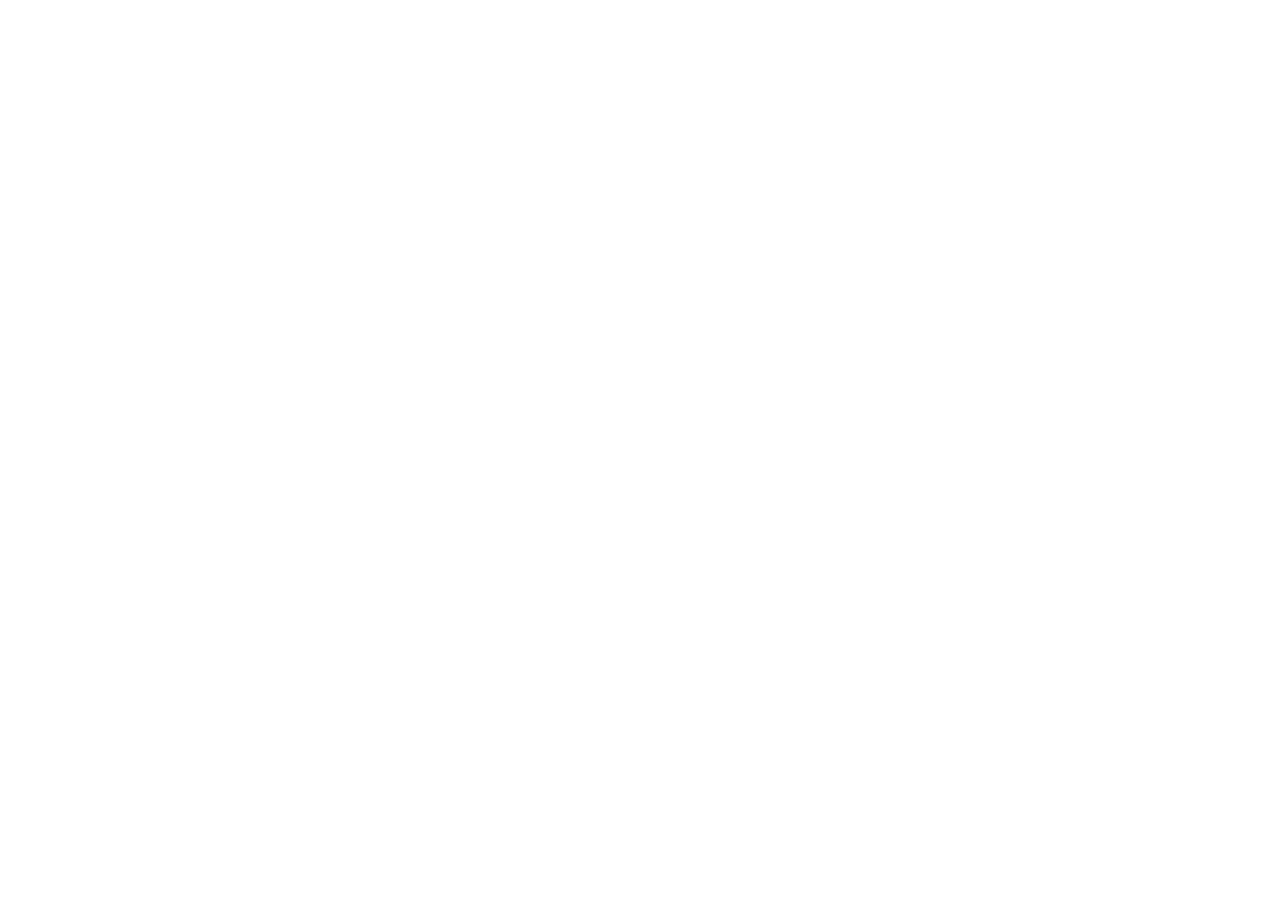
==== index.html @ 88487002 "Add GitHub Pages workflow and index.html Deploys the site to GitHub Pages on every push to this bran" ====
<!DOCTYPE html>
<html lang="en">
<head>
<meta charset="UTF-8" />
<meta name="viewport" content="width=device-width, initial-scale=1.0" />
<title>Moira Deeming MP — Desktop</title>
<link rel="preconnect" href="https://fonts.googleapis.com" />
<link rel="preconnect" href="https://fonts.gstatic.com" crossorigin />
<link rel="stylesheet" href="https://fonts.googleapis.com/css2?family=Anton&family=Inter:wght@400;500;600;700;800&family=Oswald:wght@500;600;700&family=JetBrains+Mono:wght@400;500&display=swap" />
<link rel="stylesheet" href="styles.css" />
<link rel="stylesheet" href="desktop.css" />
</head>
<body style="background:#fff;">
<div id="root"></div>

<script src="https://unpkg.com/react@18.3.1/umd/react.development.js" integrity="sha384-hD6/rw4ppMLGNu3tX5cjIb+uRZ7UkRJ6BPkLpg4hAu/6onKUg4lLsHAs9EBPT82L" crossorigin="anonymous"></script>
<script src="https://unpkg.com/react-dom@18.3.1/umd/react-dom.development.js" integrity="sha384-u6aeetuaXnQ38mYT8rp6sbXaQe3NL9t+IBXmnYxwkUI2Hw4bsp2Wvmx4yRQF1uAm" crossorigin="anonymous"></script>
<script src="https://unpkg.com/@babel/standalone@7.29.0/babel.min.js" integrity="sha384-m08KidiNqLdpJqLq95G/LEi8Qvjl/xUYll3QILypMoQ65QorJ9Lvtp2RXYGBFj1y" crossorigin="anonymous"></script>

<script type="text/babel" src="tweaks-panel.jsx"></script>
<script type="text/babel" src="content.jsx"></script>
<script type="text/babel" src="shared.jsx"></script>
<script type="text/babel" src="petition.jsx"></script>
<script type="text/babel" src="desktop.jsx"></script>
<script type="text/babel" src="desktop-app.jsx"></script>
</body>
</html>
---- styles.css ----
/* Moira Deeming MP — campaign site styles */

:root {
  --purple: #6B2D8B;
  --purple-deep: #3D1952;
  --purple-darkest: #2A0F3A;
  --purple-accent: #9B59B6;
  --purple-faint: #F3EBF9;
  --gold: #FFD700;
  --gold-dark: #E6C200;
  --white: #FFFFFF;
  --charcoal: #1A1A2E;
  --grey: #6B7280;
  --grey-light: #E5E7EB;
}

* { box-sizing: border-box; -webkit-tap-highlight-color: transparent; }

body {
  margin: 0;
  background: #1f1f24;
  font-family: 'Inter', -apple-system, system-ui, sans-serif;
  -webkit-font-smoothing: antialiased;
  text-rendering: optimizeLegibility;
}

.app-root {
  min-height: 100vh;
  display: flex;
  align-items: center;
  justify-content: center;
  padding: 32px 16px;
  background:
    radial-gradient(circle at 20% 0%, rgba(107,45,139,0.18), transparent 50%),
    radial-gradient(circle at 80% 100%, rgba(255,215,0,0.06), transparent 50%),
    #15151a;
}

/* ─────────── Inside-phone scroll container ─────────── */
.phone-scroll {
  height: 100%;
  overflow-y: auto;
  overflow-x: hidden;
  background: #fff;
  position: relative;
  scroll-behavior: smooth;
}
.phone-scroll::-webkit-scrollbar { width: 0; }

/* ─────────── Typography ─────────── */
.font-display {
  font-family: 'Anton', Impact, sans-serif;
  font-weight: 400;
  letter-spacing: 0.01em;
  text-transform: uppercase;
  line-height: 0.92;
}
.font-display-oswald {
  font-family: 'Oswald', Impact, sans-serif;
  font-weight: 700;
  letter-spacing: 0.005em;
  text-transform: uppercase;
  line-height: 0.95;
}
.font-tagline {
  font-family: Georgia, 'Times New Roman', serif;
  font-style: italic;
}
.gold-word { color: var(--gold); }

/* ─────────── App nav (top of phone, under status bar) ─────────── */
.app-nav {
  position: sticky;
  top: 0;
  z-index: 30;
  background: var(--purple-darkest);
  color: #fff;
  padding: 50px 16px 10px;
  display: flex;
  align-items: center;
  justify-content: space-between;
  border-bottom: 1px solid rgba(255,255,255,0.08);
}
.app-nav-brand {
  display: flex;
  align-items: center;
  gap: 10px;
}
.brand-mark {
  width: 30px; height: 30px;
  border-radius: 6px;
  background: linear-gradient(135deg, var(--purple-accent), var(--purple));
  display: flex; align-items: center; justify-content: center;
  font-family: 'Anton', sans-serif;
  color: #fff; font-size: 18px;
  border: 1.5px solid var(--gold);
}
.brand-name {
  font-family: 'Anton', sans-serif;
  font-size: 16px;
  letter-spacing: 0.04em;
  text-transform: uppercase;
}
.brand-name small {
  display: block;
  font-family: 'Inter', sans-serif;
  font-size: 9px;
  font-weight: 500;
  letter-spacing: 0.16em;
  color: var(--gold);
  margin-top: 1px;
}

.nav-actions { display: flex; gap: 6px; align-items: center; }
.nav-icon-btn {
  width: 36px; height: 36px; border-radius: 999px;
  background: rgba(255,255,255,0.08);
  border: 1px solid rgba(255,255,255,0.1);
  display: flex; align-items: center; justify-content: center;
  color: #fff;
}
.nav-donate-btn {
  background: var(--gold);
  color: var(--purple-darkest);
  font-family: 'Inter', sans-serif;
  font-weight: 700;
  font-size: 12px;
  letter-spacing: 0.04em;
  padding: 8px 12px;
  border-radius: 999px;
  border: none;
}

/* ─────────── Drawer menu ─────────── */
.drawer-backdrop {
  position: absolute; inset: 0;
  background: rgba(0,0,0,0.45);
  z-index: 100;
  opacity: 0; pointer-events: none;
  transition: opacity 0.25s;
}
.drawer-backdrop.open { opacity: 1; pointer-events: auto; }
.drawer {
  position: absolute;
  top: 0; right: 0; bottom: 0;
  width: 84%;
  background: var(--purple-darkest);
  z-index: 101;
  transform: translateX(100%);
  transition: transform 0.3s cubic-bezier(.2,.8,.2,1);
  color: #fff;
  padding: 60px 20px 30px;
  display: flex; flex-direction: column;
  overflow-y: auto;
}
.drawer.open { transform: translateX(0); }
.drawer-section-label {
  font-size: 10px;
  letter-spacing: 0.18em;
  color: var(--gold);
  text-transform: uppercase;
  margin: 18px 0 10px;
  font-weight: 700;
}
.drawer-link {
  display: flex; align-items: center; justify-content: space-between;
  padding: 14px 4px;
  border-bottom: 1px solid rgba(255,255,255,0.08);
  font-family: 'Anton', sans-serif;
  font-size: 22px;
  letter-spacing: 0.02em;
  color: #fff;
  text-transform: uppercase;
  background: transparent;
  border-left: none; border-right: none; border-top: none;
  width: 100%;
  text-align: left;
}
.drawer-sublink {
  padding: 11px 14px;
  font-family: 'Inter', sans-serif;
  font-size: 14px;
  font-weight: 500;
  color: rgba(255,255,255,0.85);
  border-radius: 8px;
  background: rgba(255,255,255,0.04);
  margin-bottom: 6px;
  display: block;
  border: none;
  width: 100%;
  text-align: left;
}
.drawer-tagline {
  font-family: Georgia, serif;
  font-style: italic;
  color: var(--gold);
  font-size: 14px;
  margin-top: auto;
  padding-top: 24px;
  border-top: 1px solid rgba(255,255,255,0.1);
}

/* ─────────── Hero ─────────── */
.hero {
  position: relative;
  padding: 28px 18px 36px;
  color: #fff;
  overflow: hidden;
  isolation: isolate;
}
.hero.dark {
  background:
    radial-gradient(ellipse at 30% 0%, rgba(155,89,182,0.45), transparent 60%),
    radial-gradient(ellipse at 100% 100%, rgba(255,215,0,0.1), transparent 50%),
    linear-gradient(170deg, var(--purple-darkest), var(--purple-deep) 60%, var(--purple) 110%);
}
.hero.bright {
  background:
    radial-gradient(ellipse at 70% 20%, rgba(255,215,0,0.25), transparent 55%),
    linear-gradient(170deg, var(--purple), var(--purple-deep));
}
.hero-portrait {
  height: 200px;
  border-radius: 16px;
  margin-bottom: 18px;
  position: relative;
  overflow: hidden;
  background:
    radial-gradient(circle at 60% 30%, rgba(255,215,0,0.22), transparent 50%),
    linear-gradient(135deg, var(--purple-accent), var(--purple-deep) 70%, var(--purple-darkest));
  border: 1px solid rgba(255,255,255,0.12);
  display: flex; align-items: flex-end; padding: 14px;
}
.hero-portrait::after {
  content: 'MOIRA PORTRAIT — arms-out';
  font-family: 'JetBrains Mono', 'SF Mono', monospace;
  font-size: 9px;
  letter-spacing: 0.18em;
  color: rgba(255,255,255,0.55);
  text-transform: uppercase;
}
.hero-badge {
  display: inline-block;
  font-family: 'Inter', sans-serif;
  font-size: 10px;
  font-weight: 700;
  letter-spacing: 0.16em;
  text-transform: uppercase;
  padding: 6px 11px;
  border-radius: 999px;
  background: rgba(255,215,0,0.15);
  border: 1px solid rgba(255,215,0,0.5);
  color: var(--gold);
  margin-bottom: 12px;
}
.hero h1 {
  margin: 0 0 14px;
  font-size: 42px;
  text-wrap: balance;
}
.hero p.sub {
  margin: 0 0 20px;
  font-size: 15px;
  font-weight: 400;
  line-height: 1.45;
  color: rgba(255,255,255,0.86);
  text-wrap: pretty;
}
.hero-ctas { display: flex; flex-direction: column; gap: 10px; }

/* ─────────── Buttons ─────────── */
.btn {
  display: inline-flex; align-items: center; justify-content: center;
  gap: 8px;
  font-family: 'Inter', sans-serif;
  font-weight: 700;
  font-size: 15px;
  letter-spacing: 0.02em;
  padding: 14px 18px;
  border-radius: 10px;
  border: none;
  cursor: pointer;
  transition: transform 0.12s, box-shadow 0.12s, background 0.12s;
  min-height: 48px;
  text-decoration: none;
}
.btn:active { transform: translateY(1px); }
.btn-primary { background: var(--gold); color: var(--purple-darkest); }
.btn-primary:hover { background: var(--gold-dark); }
.btn-purple {
  background: var(--purple);
  color: #fff;
  box-shadow: 0 4px 14px rgba(107,45,139,0.35);
}
.btn-purple:hover { background: var(--purple-deep); }
.btn-outline-white {
  background: transparent;
  color: #fff;
  border: 1.5px solid rgba(255,255,255,0.6);
}
.btn-outline-purple {
  background: transparent;
  color: var(--purple);
  border: 1.5px solid var(--purple);
}
.btn-block { width: 100%; }
.btn-sm { padding: 10px 14px; font-size: 13px; min-height: 0; }

/* ─────────── Social proof bar ─────────── */
.proof-bar {
  background: var(--purple-darkest);
  color: #fff;
  padding: 18px;
  text-align: center;
  display: flex; flex-direction: column; align-items: center; gap: 4px;
  border-bottom: 2px solid var(--gold);
}
.proof-bar .num {
  font-family: 'Anton', sans-serif;
  font-size: 32px;
  color: var(--gold);
  letter-spacing: 0.04em;
  font-variant-numeric: tabular-nums;
}
.proof-bar .label {
  font-size: 12px;
  letter-spacing: 0.14em;
  text-transform: uppercase;
  color: rgba(255,255,255,0.78);
}
.proof-bar .pulse {
  display: inline-block;
  width: 8px; height: 8px; border-radius: 50%;
  background: var(--gold); margin-right: 6px;
  animation: pulse 1.6s ease-out infinite;
  vertical-align: middle;
}
@keyframes pulse {
  0% { box-shadow: 0 0 0 0 rgba(255,215,0,0.6); }
  100% { box-shadow: 0 0 0 12px rgba(255,215,0,0); }
}

/* ─────────── Section base ─────────── */
.section { padding: 36px 18px; }
.section-light { background: #fff; color: var(--charcoal); }
.section-faint { background: var(--purple-faint); color: var(--charcoal); }
.section-dark {
  background:
    radial-gradient(ellipse at 30% 0%, rgba(155,89,182,0.18), transparent 60%),
    linear-gradient(180deg, var(--charcoal), #0d0d18);
  color: #fff;
}
.section-purple {
  background: linear-gradient(165deg, var(--purple), var(--purple-deep));
  color: #fff;
}

.section-eyebrow {
  font-family: 'Inter', sans-serif;
  font-size: 11px;
  font-weight: 700;
  letter-spacing: 0.18em;
  text-transform: uppercase;
  color: var(--gold);
  margin-bottom: 8px;
}
.section-title {
  font-size: 32px;
  margin: 0 0 12px;
  text-wrap: balance;
}
.section-sub {
  font-size: 14px;
  line-height: 1.55;
  color: inherit;
  opacity: 0.85;
  margin: 0 0 22px;
}

/* ─────────── Pillar cards ─────────── */
.pillars { display: flex; flex-direction: column; gap: 14px; }
.pillar-card {
  position: relative;
  border-radius: 16px;
  overflow: hidden;
  border: 1px solid rgba(0,0,0,0.06);
  background: #fff;
  box-shadow: 0 6px 18px rgba(42,15,58,0.07);
  transition: transform 0.15s, box-shadow 0.15s;
  cursor: pointer;
}
.pillar-card:hover {
  transform: translateY(-2px);
  box-shadow: 0 10px 24px rgba(42,15,58,0.13);
}
.pillar-img {
  height: 130px;
  position: relative;
  overflow: hidden;
}
.pillar-img.vni { background: linear-gradient(135deg, #2A0F3A, #6B2D8B 60%, #9B59B6); }
.pillar-img.cuv { background: linear-gradient(135deg, #1A1A2E, #3D1952 60%, #6B2D8B); }
.pillar-img.trans { background: linear-gradient(135deg, #6B2D8B, #2A0F3A 70%, #1A1A2E); }
.pillar-img::after {
  position: absolute; left: 12px; bottom: 8px;
  font-family: 'JetBrains Mono', monospace;
  font-size: 8.5px;
  letter-spacing: 0.16em;
  color: rgba(255,255,255,0.55);
  text-transform: uppercase;
}
.pillar-img.vni::after { content: 'TRANSMISSION TOWERS'; }
.pillar-img.cuv::after { content: 'COMMUNITY SAFETY'; }
.pillar-img.trans::after { content: 'STATE PARLIAMENT'; }

.pillar-tag {
  position: absolute;
  top: 12px; left: 12px;
  font-family: 'Inter', sans-serif;
  font-size: 10px;
  font-weight: 700;
  letter-spacing: 0.14em;
  text-transform: uppercase;
  color: var(--purple-darkest);
  background: var(--gold);
  padding: 5px 9px;
  border-radius: 4px;
}
.pillar-body { padding: 16px; }
.pillar-body h3 {
  margin: 0 0 6px;
  font-family: 'Anton', sans-serif;
  font-size: 24px;
  letter-spacing: 0.01em;
  text-transform: uppercase;
  line-height: 1;
  color: var(--purple-deep);
}
.pillar-body p {
  margin: 0 0 14px;
  font-size: 13.5px;
  color: var(--grey);
  line-height: 1.5;
}
.pillar-cta {
  display: flex; align-items: center; gap: 6px;
  color: var(--purple);
  font-weight: 700;
  font-size: 13px;
  letter-spacing: 0.04em;
  text-transform: uppercase;
}
.pillar-card.featured .pillar-cta { color: var(--gold-dark); }

/* ─────────── About teaser ─────────── */
.about-teaser {
  display: flex;
  flex-direction: column;
  gap: 14px;
  padding: 32px 18px;
  background: var(--purple-faint);
  border-radius: 0;
}
.about-teaser-img {
  width: 100%; height: 220px;
  border-radius: 14px;
  background: linear-gradient(135deg, var(--purple-accent), var(--purple-deep));
  display: flex; align-items: flex-end; padding: 12px;
  position: relative;
}
.about-teaser-img::after {
  content: 'MOIRA — seated portrait';
  font-family: 'JetBrains Mono', monospace;
  font-size: 9px;
  letter-spacing: 0.18em;
  color: rgba(255,255,255,0.6);
  text-transform: uppercase;
}
.about-teaser h3 {
  font-family: 'Anton', sans-serif;
  font-size: 28px;
  margin: 0;
  text-transform: uppercase;
  color: var(--purple-deep);
}
.about-teaser p {
  font-size: 14px;
  line-height: 1.55;
  color: var(--charcoal);
  margin: 0;
}
.signature {
  font-family: Georgia, serif;
  font-style: italic;
  font-size: 16px;
  color: var(--purple-deep);
  margin-top: 4px;
}

/* ─────────── News cards ─────────── */
.news-grid { display: flex; flex-direction: column; gap: 12px; }
.news-card {
  background: #fff;
  border: 1px solid rgba(0,0,0,0.07);
  border-radius: 12px;
  overflow: hidden;
  box-shadow: 0 2px 6px rgba(0,0,0,0.04);
}
.news-thumb {
  height: 110px;
  background: linear-gradient(135deg, var(--purple-faint), #fff 60%, var(--purple-faint));
  position: relative;
  border-bottom: 1px solid rgba(107,45,139,0.1);
}
.news-thumb.media { background: linear-gradient(135deg, var(--purple-accent), var(--purple-deep)); }
.news-body { padding: 14px; }
.news-meta {
  display: flex; align-items: center; gap: 8px;
  font-size: 10.5px;
  letter-spacing: 0.16em;
  text-transform: uppercase;
  font-weight: 700;
  color: var(--purple);
  margin-bottom: 6px;
}
.news-meta .dot { width: 3px; height: 3px; border-radius: 50%; background: currentColor; opacity: 0.4; }
.news-card h4 {
  margin: 0 0 6px;
  font-family: 'Inter', sans-serif;
  font-size: 16px;
  font-weight: 700;
  color: var(--charcoal);
  line-height: 1.25;
}
.news-card p {
  margin: 0;
  font-size: 13px;
  color: var(--grey);
  line-height: 1.5;
}

/* ─────────── Email banner ─────────── */
.email-banner {
  background: var(--purple-darkest);
  color: #fff;
  padding: 32px 18px;
  text-align: center;
}
.email-banner h3 {
  font-family: 'Anton', sans-serif;
  font-size: 30px;
  margin: 0 0 8px;
  text-transform: uppercase;
}
.email-banner p { margin: 0 0 18px; font-size: 13px; opacity: 0.8; }
.email-form {
  display: flex; flex-direction: column; gap: 8px;
}
.email-form input {
  padding: 14px;
  border-radius: 10px;
  border: 1.5px solid rgba(255,255,255,0.2);
  background: rgba(255,255,255,0.06);
  color: #fff;
  font-family: 'Inter', sans-serif;
  font-size: 15px;
  outline: none;
}
.email-form input::placeholder { color: rgba(255,255,255,0.5); }
.email-form input:focus { border-color: var(--gold); background: rgba(255,255,255,0.1); }

/* ─────────── Donate strip ─────────── */
.donate-strip {
  background:
    radial-gradient(circle at 90% 10%, rgba(255,215,0,0.18), transparent 50%),
    linear-gradient(140deg, var(--purple-deep), var(--purple-darkest));
  color: #fff;
  padding: 36px 18px;
  text-align: center;
}
.donate-strip h3 {
  font-family: 'Anton', sans-serif;
  font-size: 36px;
  margin: 0 0 10px;
  text-transform: uppercase;
}
.donate-strip p { margin: 0 0 18px; font-size: 14px; opacity: 0.86; line-height: 1.5; }

/* ─────────── Footer ─────────── */
.footer {
  background: #0d0814;
  color: rgba(255,255,255,0.7);
  padding: 28px 18px 96px;
  font-size: 12px;
  line-height: 1.6;
}
.footer .tagline-block {
  font-family: Georgia, serif;
  font-style: italic;
  color: var(--gold);
  font-size: 15px;
  margin-bottom: 18px;
  border-left: 2px solid var(--gold);
  padding-left: 12px;
}
.footer .socials {
  display: flex; gap: 8px; margin: 12px 0 18px;
}
.footer .social {
  width: 36px; height: 36px; border-radius: 999px;
  background: rgba(255,255,255,0.06);
  border: 1px solid rgba(255,255,255,0.1);
  display: flex; align-items: center; justify-content: center;
  color: #fff;
}
.footer .vec {
  font-size: 10.5px;
  font-style: italic;
  color: rgba(255,255,255,0.5);
  border-top: 1px solid rgba(255,255,255,0.08);
  padding-top: 12px;
  margin-top: 18px;
  line-height: 1.5;
}
.footer .footer-links {
  display: flex; flex-wrap: wrap; gap: 10px 14px;
  margin-bottom: 14px;
}
.footer .footer-links a {
  color: rgba(255,255,255,0.7);
  text-decoration: none;
  font-weight: 500;
}

/* ─────────── Two-column / stats / problem ─────────── */
.stats-grid {
  display: grid;
  grid-template-columns: 1fr 1fr;
  gap: 10px;
  margin: 18px 0 26px;
}
.stat-card {
  background: rgba(255,255,255,0.05);
  border: 1px solid rgba(255,255,255,0.1);
  border-radius: 12px;
  padding: 14px;
}
.section-light .stat-card,
.section-faint .stat-card {
  background: #fff;
  border-color: rgba(107,45,139,0.15);
  box-shadow: 0 2px 8px rgba(42,15,58,0.05);
}
.stat-card .num {
  font-family: 'Anton', sans-serif;
  font-size: 30px;
  color: var(--gold);
  letter-spacing: 0.02em;
  line-height: 1;
}
.section-faint .stat-card .num { color: var(--purple); }
.stat-card .lbl {
  font-size: 11px;
  font-weight: 700;
  letter-spacing: 0.1em;
  text-transform: uppercase;
  margin-top: 6px;
  color: inherit;
  opacity: 0.86;
}

.problem-cards { display: flex; flex-direction: column; gap: 12px; }
.problem-card {
  background: rgba(255,255,255,0.04);
  border-left: 3px solid var(--gold);
  padding: 16px;
  border-radius: 0 12px 12px 0;
}
.problem-card .big {
  font-family: 'Anton', sans-serif;
  font-size: 28px;
  letter-spacing: 0.02em;
  color: var(--gold);
  text-transform: uppercase;
}
.problem-card .ttl {
  font-weight: 700;
  font-size: 15px;
  margin: 4px 0 6px;
  color: #fff;
}
.problem-card .desc { font-size: 13px; opacity: 0.8; line-height: 1.5; }

/* ─────────── Plan checklist ─────────── */
.plan-list { list-style: none; padding: 0; margin: 0 0 22px; display: flex; flex-direction: column; gap: 10px; }
.plan-list li {
  display: flex; gap: 10px;
  font-size: 14px;
  line-height: 1.45;
  color: var(--charcoal);
}
.plan-tick {
  flex-shrink: 0;
  width: 22px; height: 22px;
  border-radius: 999px;
  background: var(--purple);
  color: var(--gold);
  display: flex; align-items: center; justify-content: center;
  font-weight: 700;
  font-size: 13px;
  margin-top: 1px;
}

/* ─────────── Petition form ─────────── */
.petition-card {
  background: #fff;
  border: 2px solid var(--purple);
  border-radius: 16px;
  padding: 20px 16px 18px;
  position: relative;
  overflow: hidden;
  box-shadow: 0 12px 30px rgba(42,15,58,0.12);
}
.petition-card::before {
  content: '';
  position: absolute; top: 0; left: 0; right: 0; height: 4px;
  background: linear-gradient(90deg, var(--purple), var(--gold));
}
.petition-card h3 {
  font-family: 'Anton', sans-serif;
  font-size: 26px;
  margin: 0 0 6px;
  text-transform: uppercase;
  color: var(--purple-deep);
  letter-spacing: 0.01em;
}
.petition-card .lead {
  margin: 0 0 16px;
  font-size: 13px;
  color: var(--grey);
  line-height: 1.5;
}
.field { display: flex; flex-direction: column; gap: 5px; margin-bottom: 12px; }
.field label {
  font-size: 11px;
  letter-spacing: 0.1em;
  text-transform: uppercase;
  color: var(--purple-deep);
  font-weight: 700;
}
.field label .req { color: #c0392b; margin-left: 2px; }
.field input {
  height: 48px;
  padding: 0 14px;
  border: 1.5px solid var(--grey-light);
  border-radius: 10px;
  font-family: 'Inter', sans-serif;
  font-size: 15px;
  outline: none;
  transition: border-color 0.15s;
  background: #fff;
}
.field input:focus { border-color: var(--purple); }
.field input.error { border-color: #c0392b; background: #fef0ef; }
.field .err {
  font-size: 11.5px;
  color: #c0392b;
  font-weight: 500;
}
.checkbox-row {
  display: flex; gap: 10px;
  align-items: flex-start;
  font-size: 12px;
  color: var(--charcoal);
  line-height: 1.45;
  margin: 4px 0 14px;
}
.checkbox-row input { margin-top: 2px; accent-color: var(--purple); }
.signature-counter {
  text-align: center;
  margin-top: 10px;
  font-size: 12px;
  color: var(--grey);
}
.signature-counter b {
  color: var(--purple);
  font-family: 'Anton', sans-serif;
  font-size: 16px;
  letter-spacing: 0.04em;
  font-variant-numeric: tabular-nums;
}

/* Thank-you state */
.thanks {
  text-align: center;
  padding: 8px 4px 4px;
}
.thanks-tick {
  width: 64px; height: 64px;
  border-radius: 999px;
  background: linear-gradient(135deg, #38c172, #1f9d55);
  margin: 0 auto 14px;
  display: flex; align-items: center; justify-content: center;
  color: #fff;
  font-size: 32px;
  box-shadow: 0 6px 20px rgba(31,157,85,0.3);
  animation: pop 0.4s cubic-bezier(.5,1.5,.5,1);
}
@keyframes pop {
  0% { transform: scale(0); }
  100% { transform: scale(1); }
}
.thanks h3 {
  font-family: 'Anton', sans-serif;
  font-size: 28px;
  margin: 0 0 8px;
  color: var(--purple-deep);
}
.thanks p { font-size: 13.5px; color: var(--charcoal); line-height: 1.5; margin: 0 0 16px; }
.share-row {
  display: flex; gap: 8px;
  margin-top: 12px;
}
.share-btn {
  flex: 1;
  height: 40px;
  border-radius: 10px;
  background: var(--purple-faint);
  color: var(--purple);
  font-weight: 700;
  font-size: 12px;
  letter-spacing: 0.04em;
  text-transform: uppercase;
  border: none;
  display: flex; align-items: center; justify-content: center; gap: 6px;
}

/* ─────────── Donate slider ─────────── */
.donate-card {
  background: #fff;
  border-radius: 16px;
  padding: 20px;
  color: var(--charcoal);
  box-shadow: 0 12px 30px rgba(42,15,58,0.18);
}
.amount-row {
  display: grid;
  grid-template-columns: repeat(4, 1fr);
  gap: 6px;
  margin: 0 0 14px;
}
.amt-btn {
  height: 48px;
  border-radius: 10px;
  border: 1.5px solid var(--grey-light);
  background: #fff;
  font-family: 'Inter', sans-serif;
  font-weight: 700;
  font-size: 14px;
  color: var(--purple-deep);
  position: relative;
  cursor: pointer;
  transition: all 0.12s;
}
.amt-btn.active {
  border-color: var(--purple);
  background: var(--purple-faint);
  color: var(--purple-deep);
}
.amt-btn .pop {
  position: absolute;
  top: -8px; left: 50%; transform: translateX(-50%);
  background: var(--gold);
  color: var(--purple-darkest);
  font-size: 8.5px;
  font-weight: 800;
  letter-spacing: 0.12em;
  padding: 2px 6px;
  border-radius: 4px;
}
.custom-amt {
  display: flex; align-items: center;
  border: 1.5px solid var(--grey-light);
  border-radius: 10px;
  padding: 0 14px;
  height: 48px;
  margin-bottom: 14px;
}
.custom-amt span { font-weight: 700; color: var(--purple); }
.custom-amt input {
  flex: 1;
  border: none;
  outline: none;
  font-family: 'Inter', sans-serif;
  font-size: 16px;
  font-weight: 700;
  padding: 0 8px;
}
.monthly-toggle {
  display: flex;
  align-items: center;
  justify-content: space-between;
  background: var(--purple-faint);
  border-radius: 10px;
  padding: 12px 14px;
  margin-bottom: 14px;
  font-size: 13.5px;
  font-weight: 600;
  color: var(--purple-deep);
}
.toggle-switch {
  width: 44px; height: 26px;
  background: rgba(0,0,0,0.18);
  border-radius: 999px;
  position: relative;
  border: none;
  transition: background 0.18s;
  cursor: pointer;
  flex-shrink: 0;
}
.toggle-switch.on { background: var(--purple); }
.toggle-switch::after {
  content: ''; position: absolute;
  top: 2px; left: 2px;
  width: 22px; height: 22px;
  border-radius: 999px;
  background: #fff;
  transition: transform 0.18s;
  box-shadow: 0 1px 3px rgba(0,0,0,0.2);
}
.toggle-switch.on::after { transform: translateX(18px); }

.impact-list { margin: 0; padding: 0; list-style: none; display: flex; flex-direction: column; gap: 8px; }
.impact-row {
  display: flex; align-items: center; gap: 10px;
  padding: 10px 12px;
  background: rgba(255,255,255,0.06);
  border-radius: 10px;
  font-size: 13px;
  color: rgba(255,255,255,0.92);
  border-left: 3px solid var(--gold);
}
.section-light .impact-row, .section-faint .impact-row {
  background: #fff;
  color: var(--charcoal);
  border: 1px solid rgba(107,45,139,0.12);
  border-left: 3px solid var(--gold);
}
.impact-row b {
  color: var(--gold);
  font-family: 'Anton', sans-serif;
  font-size: 18px;
  letter-spacing: 0.02em;
  margin-right: 4px;
}
.section-light .impact-row b, .section-faint .impact-row b { color: var(--purple); }

/* ─────────── Sticky mobile CTA bar ─────────── */
.sticky-cta {
  position: absolute;
  left: 0; right: 0; bottom: 34px;
  z-index: 35;
  background: var(--purple-deep);
  padding: 10px 14px 12px;
  display: flex; gap: 8px;
  border-top: 1px solid rgba(255,255,255,0.1);
  transform: translateY(120%);
  transition: transform 0.3s cubic-bezier(.2,.8,.2,1);
  box-shadow: 0 -6px 20px rgba(0,0,0,0.2);
}
.sticky-cta.visible { transform: translateY(0); }
.sticky-cta .btn { flex: 1; padding: 12px 12px; min-height: 44px; }

/* ─────────── Exit intent popup ─────────── */
.exit-backdrop {
  position: absolute; inset: 0;
  background: rgba(10,5,20,0.7);
  backdrop-filter: blur(4px);
  z-index: 200;
  display: flex; align-items: center; justify-content: center;
  padding: 20px;
  opacity: 0; pointer-events: none;
  transition: opacity 0.25s;
}
.exit-backdrop.open { opacity: 1; pointer-events: auto; }
.exit-modal {
  background: #fff;
  border-radius: 18px;
  padding: 24px 20px;
  width: 100%;
  max-width: 340px;
  position: relative;
  text-align: center;
  border-top: 6px solid var(--gold);
  transform: scale(0.92);
  transition: transform 0.3s cubic-bezier(.5,1.5,.5,1);
}
.exit-backdrop.open .exit-modal { transform: scale(1); }
.exit-close {
  position: absolute; top: 10px; right: 10px;
  width: 30px; height: 30px;
  background: rgba(0,0,0,0.06);
  border: none; border-radius: 999px;
  font-size: 16px;
  color: var(--charcoal);
}
.exit-modal h3 {
  font-family: 'Anton', sans-serif;
  font-size: 28px;
  margin: 6px 0 8px;
  color: var(--purple-deep);
}
.exit-modal p {
  font-size: 13.5px;
  color: var(--grey);
  margin: 0 0 16px;
  line-height: 1.5;
}
.exit-modal .field input { font-size: 14px; }

/* ─────────── Insta grid ─────────── */
.insta-grid {
  display: grid;
  grid-template-columns: repeat(3, 1fr);
  gap: 4px;
  margin-bottom: 14px;
}
.insta-cell {
  aspect-ratio: 1;
  background: linear-gradient(135deg, var(--purple), var(--purple-deep));
  border-radius: 4px;
  position: relative;
  overflow: hidden;
}
.insta-cell:nth-child(2n) { background: linear-gradient(135deg, var(--purple-accent), var(--purple)); }
.insta-cell:nth-child(3n) { background: linear-gradient(135deg, var(--purple-deep), #1A1A2E); }
.insta-cell:nth-child(5n) { background: linear-gradient(135deg, var(--gold) 0%, var(--purple) 60%); }
.insta-cell .ig {
  position: absolute; top: 6px; right: 6px;
  width: 14px; height: 14px;
  color: rgba(255,255,255,0.7);
}

/* ─────────── About page list ─────────── */
.value-list { display: flex; flex-direction: column; gap: 12px; }
.value-card {
  background: #fff;
  border-left: 3px solid var(--gold);
  padding: 14px 16px;
  border-radius: 0 10px 10px 0;
  box-shadow: 0 2px 6px rgba(0,0,0,0.04);
}
.value-card h4 {
  font-family: 'Anton', sans-serif;
  font-size: 18px;
  letter-spacing: 0.02em;
  text-transform: uppercase;
  margin: 0 0 4px;
  color: var(--purple-deep);
}
.value-card p { margin: 0; font-size: 13px; color: var(--grey); line-height: 1.5; }

/* ─────────── Utilities ─────────── */
.spacer-lg { height: 36px; }
.text-center { text-align: center; }
.flex-center { display: flex; align-items: center; justify-content: center; }
.divider {
  height: 1px;
  background: linear-gradient(90deg, transparent, rgba(0,0,0,0.1), transparent);
  margin: 20px 0;
}
---- desktop.css ----
/* Desktop layer — extends styles.css for >=1024px viewports */

.desktop-root {
  min-height: 100vh;
  background: #fff;
  color: var(--charcoal);
  font-family: 'Inter', system-ui, sans-serif;
}

.desktop-page { max-width: 100%; }

/* ── Top nav ── */
.dt-nav {
  position: sticky; top: 0; z-index: 50;
  background: #2A0F3A;
  border-bottom: 1px solid rgba(255,255,255,0.06);
  color: #fff;
  padding: 14px 48px;
  display: flex; align-items: center; justify-content: space-between;
  border-bottom: 1px solid rgba(255,255,255,0.08);
}
.dt-nav-brand {
  display: flex; align-items: center; gap: 14px;
  cursor: pointer;
}
.dt-nav-brand .brand-mark { width: 38px; height: 38px; font-size: 22px; }
.dt-nav-brand .brand-name { font-size: 19px; }
.dt-nav-brand .brand-name small { font-size: 10px; }

.dt-nav-links {
  display: flex; gap: 6px; align-items: center;
}
.dt-nav-link {
  background: transparent; border: none; color: #fff;
  font-family: 'Inter', sans-serif;
  font-size: 14px; font-weight: 600;
  letter-spacing: 0.04em; text-transform: uppercase;
  padding: 10px 16px;
  border-radius: 8px;
  cursor: pointer;
  position: relative;
  transition: background 0.15s;
}
.dt-nav-link:hover { background: rgba(255,255,255,0.08); }
.dt-nav-link.active { color: var(--gold); }

.dt-dropdown {
  position: absolute;
  top: calc(100% + 6px);
  left: 0;
  background: #fff;
  color: var(--charcoal);
  border-radius: 12px;
  box-shadow: 0 12px 36px rgba(0,0,0,0.18);
  padding: 8px;
  min-width: 280px;
  opacity: 0;
  pointer-events: none;
  transform: translateY(-4px);
  transition: opacity 0.15s, transform 0.15s;
  z-index: 60;
  border: 1px solid rgba(0,0,0,0.06);
}
.dt-nav-link.dropdown-host:hover .dt-dropdown,
.dt-dropdown.open {
  opacity: 1; pointer-events: auto; transform: translateY(0);
}
.dt-dropdown-item {
  display: block;
  width: 100%;
  text-align: left;
  padding: 10px 14px;
  border-radius: 8px;
  background: transparent;
  border: none;
  font-family: 'Inter', sans-serif;
  font-size: 14px;
  font-weight: 600;
  text-transform: none;
  letter-spacing: 0;
  color: var(--charcoal);
  cursor: pointer;
}
.dt-dropdown-item:hover { background: var(--purple-faint); color: var(--purple-deep); }
.dt-dropdown-item small {
  display: block;
  font-size: 11px;
  font-weight: 500;
  color: var(--grey);
  margin-top: 2px;
}

.dt-donate-btn {
  background: var(--gold); color: var(--purple-darkest);
  font-weight: 800; font-size: 13px; letter-spacing: 0.08em;
  text-transform: uppercase;
  padding: 12px 22px; border-radius: 999px;
  border: none; cursor: pointer;
  margin-left: 12px;
  transition: transform 0.12s, background 0.12s;
}
.dt-donate-btn:hover { background: var(--gold-dark); transform: translateY(-1px); }

/* ── Hero ── */
.dt-hero {
  position: relative;
  min-height: 640px;
  padding: 80px 64px;
  color: #fff;
  display: grid;
  grid-template-columns: minmax(0, 1.25fr) minmax(0, 1fr);
  gap: 56px;
  align-items: center;
  overflow: hidden;
}
.dt-hero.dark {
  background:
    radial-gradient(ellipse at 20% 0%, rgba(155,89,182,0.45), transparent 55%),
    radial-gradient(ellipse at 100% 100%, rgba(255,215,0,0.1), transparent 50%),
    linear-gradient(135deg, var(--purple-darkest), var(--purple-deep) 60%, var(--purple) 110%);
}
.dt-hero.bright {
  background: linear-gradient(135deg, var(--purple), var(--purple-deep));
}
.dt-hero .hero-badge {
  white-space: nowrap;
  font-size: 11px;
  padding: 7px 14px;
}
.dt-hero h1 {
  font-family: 'Anton', sans-serif;
  font-size: clamp(40px, 4vw, 56px);
  line-height: 1.1;
  margin: 18px 0 32px;
  letter-spacing: 0.01em;
  text-transform: uppercase;
  max-width: 16ch;
}
.dt-hero p.sub { padding-top: 4px; clear: both; }
.dt-hero p.sub {
  font-size: 19px;
  line-height: 1.5;
  margin: 0 0 32px;
  max-width: 560px;
  color: rgba(255,255,255,0.86);
}
.dt-hero-ctas { display: flex; gap: 12px; flex-wrap: wrap; }
.dt-hero-portrait {
  height: 480px;
  border-radius: 20px;
  background:
    radial-gradient(circle at 60% 30%, rgba(255,215,0,0.22), transparent 50%),
    linear-gradient(135deg, var(--purple-accent), var(--purple-deep) 70%, var(--purple-darkest));
  border: 1px solid rgba(255,255,255,0.15);
  position: relative;
  display: flex; align-items: flex-end; padding: 20px;
}
.dt-hero-portrait::after {
  content: 'MOIRA PORTRAIT — arms-out';
  font-family: 'JetBrains Mono', monospace;
  font-size: 11px;
  letter-spacing: 0.18em;
  color: rgba(255,255,255,0.5);
  text-transform: uppercase;
}

/* ── Proof bar ── */
.dt-proof {
  background: var(--purple-darkest);
  color: #fff;
  padding: 20px 64px;
  display: flex; align-items: center; justify-content: center;
  gap: 14px;
  border-bottom: 2px solid var(--gold);
}
.dt-proof .num {
  font-family: 'Anton', sans-serif;
  font-size: 36px;
  color: var(--gold);
  letter-spacing: 0.04em;
  font-variant-numeric: tabular-nums;
}
.dt-proof .label {
  font-size: 14px;
  letter-spacing: 0.14em;
  text-transform: uppercase;
  color: rgba(255,255,255,0.78);
}

/* ── Sections ── */
.dt-section {
  padding: 96px 64px;
}
.dt-section-light { background: #fff; }
.dt-section-faint { background: var(--purple-faint); }
.dt-section-dark {
  background: linear-gradient(180deg, var(--charcoal), #0d0d18);
  color: #fff;
}
.dt-section-purple {
  background: linear-gradient(165deg, var(--purple), var(--purple-deep));
  color: #fff;
}

.dt-section-head {
  text-align: center;
  max-width: 760px;
  margin: 0 auto 56px;
}
.dt-section-head .eyebrow {
  font-size: 12px;
  font-weight: 700;
  letter-spacing: 0.22em;
  text-transform: uppercase;
  color: var(--gold);
  margin-bottom: 12px;
}
.dt-section-light .dt-section-head .eyebrow,
.dt-section-faint .dt-section-head .eyebrow { color: var(--purple); }
.dt-section-head h2 {
  font-family: 'Anton', sans-serif;
  font-size: 60px;
  line-height: 1;
  margin: 0 0 16px;
  text-transform: uppercase;
  text-wrap: balance;
}
.dt-section-light .dt-section-head h2,
.dt-section-faint .dt-section-head h2 { color: var(--purple-deep); }
.dt-section-head p {
  font-size: 17px;
  line-height: 1.55;
  color: var(--grey);
  margin: 0;
}
.dt-section-dark .dt-section-head p,
.dt-section-purple .dt-section-head p { color: rgba(255,255,255,0.8); }

/* ── Pillars ── */
.dt-pillars {
  display: grid;
  grid-template-columns: repeat(3, 1fr);
  gap: 24px;
}
.dt-pillar {
  background: #fff;
  border-radius: 18px;
  overflow: hidden;
  border: 1px solid rgba(0,0,0,0.06);
  box-shadow: 0 10px 30px rgba(42,15,58,0.07);
  cursor: pointer;
  transition: transform 0.18s, box-shadow 0.18s;
  display: flex; flex-direction: column;
}
.dt-pillar:hover {
  transform: translateY(-4px);
  box-shadow: 0 18px 40px rgba(42,15,58,0.14);
}
.dt-pillar-img {
  height: 220px;
  position: relative;
  overflow: hidden;
}
.dt-pillar-img.vni { background: linear-gradient(135deg, #2A0F3A, #6B2D8B 60%, #9B59B6); }
.dt-pillar-img.cuv { background: linear-gradient(135deg, #1A1A2E, #3D1952 60%, #6B2D8B); }
.dt-pillar-img.trans { background: linear-gradient(135deg, #6B2D8B, #2A0F3A 70%, #1A1A2E); }
.dt-pillar-img::after {
  position: absolute; left: 16px; bottom: 12px;
  font-family: 'JetBrains Mono', monospace;
  font-size: 10px; letter-spacing: 0.18em;
  color: rgba(255,255,255,0.5);
  text-transform: uppercase;
}
.dt-pillar-img.vni::after { content: 'TRANSMISSION TOWERS'; }
.dt-pillar-img.cuv::after { content: 'COMMUNITY SAFETY'; }
.dt-pillar-img.trans::after { content: 'STATE PARLIAMENT'; }
.dt-pillar-tag {
  position: absolute; top: 16px; left: 16px;
  font-size: 11px; font-weight: 700;
  letter-spacing: 0.14em; text-transform: uppercase;
  color: var(--purple-darkest);
  background: var(--gold); padding: 6px 11px; border-radius: 5px;
}
.dt-pillar-body { padding: 28px; flex: 1; display: flex; flex-direction: column; }
.dt-pillar-body h3 {
  font-family: 'Anton', sans-serif;
  font-size: 36px;
  margin: 0 0 12px;
  letterspacing: 0.01em;
  text-transform: uppercase;
  color: var(--purple-deep);
  line-height: 0.96;
}
.dt-pillar-body p {
  font-size: 15px;
  color: var(--grey);
  line-height: 1.55;
  margin: 0 0 20px;
  flex: 1;
}
.dt-pillar-cta {
  display: inline-flex; align-items: center; gap: 8px;
  color: var(--purple);
  font-weight: 700;
  font-size: 13px;
  letter-spacing: 0.04em;
  text-transform: uppercase;
}

/* ── Two-col campaign hub ── */
.dt-twocol {
  display: grid;
  grid-template-columns: 1.2fr 1fr;
  gap: 64px;
  align-items: start;
  max-width: 1280px;
  margin: 0 auto;
}
.dt-twocol h2 {
  font-family: 'Anton', sans-serif;
  font-size: 56px;
  line-height: 0.96;
  margin: 0 0 20px;
  text-transform: uppercase;
  color: var(--purple-deep);
  text-wrap: balance;
}
.dt-twocol p.lead {
  font-size: 17px;
  line-height: 1.55;
  color: var(--charcoal);
  margin: 0 0 24px;
}
.dt-stats-grid {
  display: grid;
  grid-template-columns: 1fr 1fr;
  gap: 12px;
  margin-top: 28px;
}
.dt-stat {
  background: #fff;
  border: 1px solid rgba(107,45,139,0.15);
  border-radius: 14px;
  padding: 22px;
  box-shadow: 0 4px 14px rgba(42,15,58,0.05);
}
.dt-stat .num {
  font-family: 'Anton', sans-serif;
  font-size: 48px;
  letter-spacing: 0.02em;
  line-height: 1;
  color: var(--purple);
}
.dt-stat .lbl {
  font-size: 12px;
  font-weight: 700;
  letter-spacing: 0.1em;
  text-transform: uppercase;
  margin-top: 8px;
  color: var(--charcoal);
  opacity: 0.8;
}

.dt-petition-wrap {
  position: sticky;
  top: 100px;
}

/* ── Problem dark ── */
.dt-problems {
  display: grid;
  grid-template-columns: repeat(3, 1fr);
  gap: 24px;
  max-width: 1280px;
  margin: 0 auto;
}
.dt-problem {
  background: rgba(255,255,255,0.04);
  border: 1px solid rgba(255,255,255,0.08);
  border-left: 4px solid var(--gold);
  padding: 32px 28px;
  border-radius: 0 14px 14px 0;
}
.dt-problem .big {
  font-family: 'Anton', sans-serif;
  font-size: 44px;
  letter-spacing: 0.02em;
  color: var(--gold);
  text-transform: uppercase;
  line-height: 1;
}
.dt-problem .ttl {
  font-weight: 700;
  font-size: 18px;
  margin: 12px 0 8px;
  color: #fff;
}
.dt-problem .desc { font-size: 14.5px; opacity: 0.78; line-height: 1.55; }

/* ── Plan section ── */
.dt-plan-grid {
  display: grid;
  grid-template-columns: 1fr 1.2fr;
  gap: 64px;
  align-items: center;
  max-width: 1280px;
  margin: 0 auto;
}
.dt-plan-img {
  height: 480px;
  border-radius: 20px;
  background:
    radial-gradient(circle at 50% 30%, rgba(255,215,0,0.18), transparent 55%),
    linear-gradient(135deg, var(--purple-accent), var(--purple-deep) 70%, var(--purple-darkest));
  display: flex; align-items: flex-end; padding: 20px;
}
.dt-plan-img::after {
  content: 'MOIRA — seated portrait';
  font-family: 'JetBrains Mono', monospace;
  font-size: 11px; letter-spacing: 0.18em;
  color: rgba(255,255,255,0.5);
  text-transform: uppercase;
}
.dt-plan-list {
  list-style: none; padding: 0; margin: 24px 0 32px;
  display: flex; flex-direction: column; gap: 14px;
}
.dt-plan-list li {
  display: flex; gap: 14px;
  font-size: 16px;
  line-height: 1.5;
  color: var(--charcoal);
}
.dt-plan-list .tick {
  flex-shrink: 0;
  width: 28px; height: 28px;
  border-radius: 999px;
  background: var(--purple);
  color: var(--gold);
  display: flex; align-items: center; justify-content: center;
  font-weight: 700;
  margin-top: 1px;
}

/* ── Donate purple section ── */
.dt-donate-grid {
  display: grid;
  grid-template-columns: 1fr 1fr;
  gap: 64px;
  align-items: center;
  max-width: 1280px;
  margin: 0 auto;
}
.dt-impact-list {
  list-style: none; padding: 0; margin: 0;
  display: flex; flex-direction: column; gap: 12px;
}
.dt-impact {
  display: flex; align-items: center; gap: 16px;
  padding: 18px 22px;
  background: rgba(255,255,255,0.06);
  border-left: 4px solid var(--gold);
  border-radius: 0 12px 12px 0;
  font-size: 16px;
  color: rgba(255,255,255,0.92);
}
.dt-impact b {
  color: var(--gold);
  font-family: 'Anton', sans-serif;
  font-size: 26px;
  letter-spacing: 0.02em;
  flex-shrink: 0;
  min-width: 72px;
}

/* ── News grid ── */
.dt-news-grid {
  display: grid;
  grid-template-columns: repeat(3, 1fr);
  gap: 24px;
  max-width: 1280px;
  margin: 0 auto;
}
.dt-news {
  background: #fff;
  border-radius: 14px;
  overflow: hidden;
  border: 1px solid rgba(0,0,0,0.06);
  box-shadow: 0 4px 14px rgba(0,0,0,0.04);
  cursor: pointer;
  transition: transform 0.15s;
}
.dt-news:hover { transform: translateY(-2px); }
.dt-news .thumb {
  height: 180px;
  background: linear-gradient(135deg, var(--purple-faint), #fff 60%, var(--purple-faint));
  border-bottom: 1px solid rgba(107,45,139,0.1);
}
.dt-news .thumb.media { background: linear-gradient(135deg, var(--purple-accent), var(--purple-deep)); }
.dt-news .body { padding: 22px; }
.dt-news .meta {
  font-size: 11.5px; letter-spacing: 0.16em;
  text-transform: uppercase; font-weight: 700;
  color: var(--purple); margin-bottom: 8px;
  display: flex; gap: 8px; align-items: center;
}
.dt-news h4 {
  font-size: 19px;
  font-weight: 700;
  margin: 0 0 8px;
  color: var(--charcoal);
  line-height: 1.3;
}
.dt-news p { margin: 0; font-size: 14px; color: var(--grey); line-height: 1.55; }

/* ── Insta grid 4-col ── */
.dt-insta-grid {
  display: grid;
  grid-template-columns: repeat(4, 1fr);
  gap: 8px;
  max-width: 1280px;
  margin: 0 auto 32px;
}
.dt-insta-cell {
  aspect-ratio: 1;
  border-radius: 8px;
  background: linear-gradient(135deg, var(--purple), var(--purple-deep));
  position: relative;
}
.dt-insta-cell:nth-child(2n) { background: linear-gradient(135deg, var(--purple-accent), var(--purple)); }
.dt-insta-cell:nth-child(3n) { background: linear-gradient(135deg, var(--purple-deep), #1A1A2E); }
.dt-insta-cell:nth-child(5n) { background: linear-gradient(135deg, var(--gold) 0%, var(--purple) 60%); }

/* ── Email banner ── */
.dt-email-banner {
  background: var(--purple-darkest);
  color: #fff;
  padding: 80px 64px;
  text-align: center;
}
.dt-email-banner h3 {
  font-family: 'Anton', sans-serif;
  font-size: 56px;
  margin: 0 0 12px;
  text-transform: uppercase;
}
.dt-email-banner p { font-size: 16px; opacity: 0.8; margin: 0 0 28px; }
.dt-email-form {
  max-width: 520px;
  margin: 0 auto;
  display: flex;
  gap: 8px;
}
.dt-email-form input {
  flex: 1;
  height: 56px;
  padding: 0 18px;
  border: 1.5px solid rgba(255,255,255,0.2);
  border-radius: 10px;
  background: rgba(255,255,255,0.06);
  color: #fff;
  font-size: 16px;
  outline: none;
}
.dt-email-form input:focus { border-color: var(--gold); }

/* ── Footer ── */
.dt-footer {
  background: #0d0814;
  color: rgba(255,255,255,0.7);
  padding: 64px 64px 32px;
}
.dt-footer-grid {
  display: grid;
  grid-template-columns: 2fr 1fr 1fr 1fr;
  gap: 48px;
  max-width: 1280px;
  margin: 0 auto;
}
.dt-footer h5 {
  font-size: 11px; letter-spacing: 0.2em;
  text-transform: uppercase; font-weight: 700;
  color: var(--gold);
  margin: 0 0 16px;
}
.dt-footer .tagline-block {
  font-family: Georgia, serif;
  font-style: italic;
  color: var(--gold);
  font-size: 22px;
  border-left: 3px solid var(--gold);
  padding-left: 16px;
  margin-bottom: 20px;
  line-height: 1.4;
}
.dt-footer ul { list-style: none; padding: 0; margin: 0; display: flex; flex-direction: column; gap: 10px; }
.dt-footer ul a { color: rgba(255,255,255,0.7); text-decoration: none; font-size: 14px; }
.dt-footer ul a:hover { color: var(--gold); }
.dt-footer .vec {
  border-top: 1px solid rgba(255,255,255,0.08);
  padding-top: 24px;
  margin-top: 48px;
  font-size: 11.5px;
  font-style: italic;
  color: rgba(255,255,255,0.45);
  max-width: 1280px;
  margin-left: auto; margin-right: auto;
  line-height: 1.6;
}
.dt-socials { display: flex; gap: 10px; margin-top: 16px; }
.dt-socials .social {
  width: 40px; height: 40px; border-radius: 999px;
  background: rgba(255,255,255,0.06);
  border: 1px solid rgba(255,255,255,0.1);
  display: flex; align-items: center; justify-content: center;
  color: #fff;
  cursor: pointer;
}

/* ── Buttons ── */
.dt-btn {
  display: inline-flex; align-items: center; justify-content: center;
  gap: 10px;
  font-weight: 700;
  font-size: 16px;
  letter-spacing: 0.02em;
  padding: 16px 28px;
  border-radius: 10px;
  border: none;
  cursor: pointer;
  font-family: 'Inter', sans-serif;
  transition: transform 0.12s, background 0.12s;
}
.dt-btn:hover { transform: translateY(-1px); }
.dt-btn.primary { background: var(--gold); color: var(--purple-darkest); }
.dt-btn.primary:hover { background: var(--gold-dark); }
.dt-btn.purple { background: var(--purple); color: #fff; box-shadow: 0 6px 18px rgba(107,45,139,0.4); }
.dt-btn.purple:hover { background: var(--purple-deep); }
.dt-btn.outline-white { background: transparent; color: #fff; border: 1.5px solid rgba(255,255,255,0.6); }
.dt-btn.outline-purple { background: transparent; color: var(--purple); border: 1.5px solid var(--purple); }
.dt-btn.block { width: 100%; }

/* ── Page chrome (bg + container) ── */
.dt-frame {
  background: #fff;
  min-height: 100vh;
}

/* ── Tweaks panel area is shared ── */

/* ── Mobile adapt ── */
@media (max-width: 1023px) {
  .dt-nav { padding: 14px 24px; }
  .dt-hero { grid-template-columns: 1fr; padding: 60px 24px; gap: 32px; min-height: 0; }
  .dt-hero h1 { font-size: 56px; }
  .dt-hero-portrait { height: 280px; }
  .dt-section { padding: 64px 24px; }
  .dt-section-head h2 { font-size: 40px; }
  .dt-pillars, .dt-news-grid, .dt-problems { grid-template-columns: 1fr; }
  .dt-twocol, .dt-plan-grid, .dt-donate-grid { grid-template-columns: 1fr; gap: 32px; }
  .dt-petition-wrap { position: static; }
  .dt-insta-grid { grid-template-columns: repeat(2, 1fr); }
  .dt-email-banner { padding: 56px 24px; }
  .dt-email-banner h3 { font-size: 36px; }
  .dt-email-form { flex-direction: column; }
  .dt-footer { padding: 48px 24px 24px; }
  .dt-footer-grid { grid-template-columns: 1fr; gap: 32px; }
}
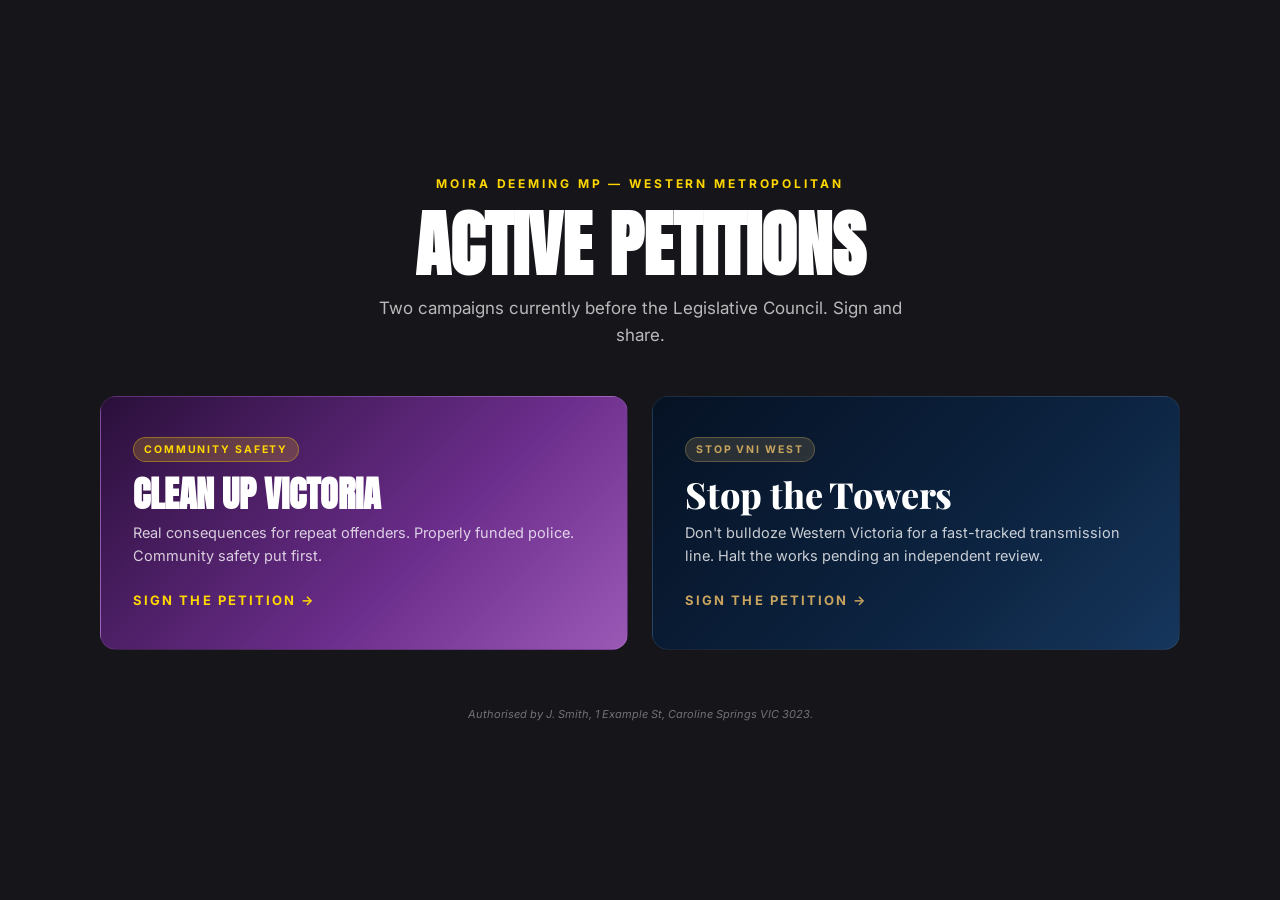
==== commit f87f3fc1: "Add root landing page and vercel.json for clean URLs A bare URL was returning 404 because the campai" ====
--- a/index.html
+++ b/index.html
@@ -3,25 +3,137 @@
 <head>
 <meta charset="UTF-8" />
 <meta name="viewport" content="width=device-width, initial-scale=1.0" />
-<title>Moira Deeming MP — Desktop</title>
+<title>Moira Deeming MP — Active Petitions</title>
 <link rel="preconnect" href="https://fonts.googleapis.com" />
 <link rel="preconnect" href="https://fonts.gstatic.com" crossorigin />
-<link rel="stylesheet" href="https://fonts.googleapis.com/css2?family=Anton&family=Inter:wght@400;500;600;700;800&family=Oswald:wght@500;600;700&family=JetBrains+Mono:wght@400;500&display=swap" />
-<link rel="stylesheet" href="styles.css" />
-<link rel="stylesheet" href="desktop.css" />
+<link rel="stylesheet" href="https://fonts.googleapis.com/css2?family=Anton&family=Playfair+Display:wght@700;800&family=Inter:wght@400;500;600;700&display=swap" />
+<style>
+  * { box-sizing: border-box; }
+  body {
+    margin: 0;
+    min-height: 100vh;
+    font-family: 'Inter', system-ui, sans-serif;
+    background: #15151a;
+    color: #fff;
+    display: flex;
+    align-items: center;
+    justify-content: center;
+    padding: 48px 24px;
+  }
+  .wrap { max-width: 1080px; width: 100%; text-align: center; }
+  .eyebrow {
+    font-size: 12px;
+    font-weight: 700;
+    letter-spacing: 0.24em;
+    text-transform: uppercase;
+    color: #FFD700;
+    margin-bottom: 18px;
+  }
+  h1 {
+    font-family: 'Anton', sans-serif;
+    font-size: clamp(40px, 6vw, 72px);
+    line-height: 1;
+    text-transform: uppercase;
+    margin: 0 0 14px;
+  }
+  .sub {
+    color: rgba(255,255,255,0.7);
+    font-size: 17px;
+    line-height: 1.55;
+    max-width: 560px;
+    margin: 0 auto 48px;
+  }
+  .grid {
+    display: grid;
+    grid-template-columns: 1fr 1fr;
+    gap: 24px;
+  }
+  @media (max-width: 720px) { .grid { grid-template-columns: 1fr; } }
+  a.card {
+    display: block;
+    text-decoration: none;
+    color: inherit;
+    border-radius: 16px;
+    padding: 40px 32px;
+    text-align: left;
+    transition: transform 0.15s, box-shadow 0.15s;
+    border: 1px solid rgba(255,255,255,0.08);
+  }
+  a.card:hover { transform: translateY(-3px); box-shadow: 0 16px 40px rgba(0,0,0,0.4); }
+  .cuv {
+    background: linear-gradient(135deg, #2A0F3A, #6B2D8B 60%, #9B59B6);
+  }
+  .now {
+    background: linear-gradient(135deg, #061224, #0c2340 60%, #16365c);
+  }
+  .tag {
+    display: inline-block;
+    font-size: 10.5px;
+    font-weight: 700;
+    letter-spacing: 0.18em;
+    text-transform: uppercase;
+    padding: 5px 10px;
+    border-radius: 999px;
+    margin-bottom: 14px;
+  }
+  .cuv .tag { background: rgba(255,215,0,0.18); color: #FFD700; border: 1px solid rgba(255,215,0,0.35); }
+  .now .tag { background: rgba(200,164,94,0.18); color: #c8a45e; border: 1px solid rgba(200,164,94,0.35); }
+  .card h2 {
+    font-family: 'Anton', sans-serif;
+    font-size: 36px;
+    text-transform: uppercase;
+    line-height: 1;
+    margin: 0 0 10px;
+  }
+  .now h2 { font-family: 'Playfair Display', serif; font-weight: 800; text-transform: none; letter-spacing: -0.005em; }
+  .card p {
+    color: rgba(255,255,255,0.78);
+    font-size: 14.5px;
+    line-height: 1.55;
+    margin: 0 0 22px;
+  }
+  .arrow {
+    font-size: 13px;
+    font-weight: 700;
+    letter-spacing: 0.16em;
+    text-transform: uppercase;
+  }
+  .cuv .arrow { color: #FFD700; }
+  .now .arrow { color: #c8a45e; }
+  .foot {
+    margin-top: 56px;
+    font-size: 11px;
+    font-style: italic;
+    color: rgba(255,255,255,0.4);
+    line-height: 1.6;
+  }
+</style>
 </head>
-<body style="background:#fff;">
-<div id="root"></div>
+<body>
+  <div class="wrap">
+    <div class="eyebrow">Moira Deeming MP — Western Metropolitan</div>
+    <h1>Active Petitions</h1>
+    <p class="sub">Two campaigns currently before the Legislative Council. Sign and share.</p>
 
-<script src="https://unpkg.com/react@18.3.1/umd/react.development.js" integrity="sha384-hD6/rw4ppMLGNu3tX5cjIb+uRZ7UkRJ6BPkLpg4hAu/6onKUg4lLsHAs9EBPT82L" crossorigin="anonymous"></script>
-<script src="https://unpkg.com/react-dom@18.3.1/umd/react-dom.development.js" integrity="sha384-u6aeetuaXnQ38mYT8rp6sbXaQe3NL9t+IBXmnYxwkUI2Hw4bsp2Wvmx4yRQF1uAm" crossorigin="anonymous"></script>
-<script src="https://unpkg.com/@babel/standalone@7.29.0/babel.min.js" integrity="sha384-m08KidiNqLdpJqLq95G/LEi8Qvjl/xUYll3QILypMoQ65QorJ9Lvtp2RXYGBFj1y" crossorigin="anonymous"></script>
+    <div class="grid">
+      <a class="card cuv" href="/cleanupvictoria">
+        <span class="tag">Community Safety</span>
+        <h2>Clean Up Victoria</h2>
+        <p>Real consequences for repeat offenders. Properly funded police. Community safety put first.</p>
+        <span class="arrow">Sign the Petition →</span>
+      </a>
 
-<script type="text/babel" src="tweaks-panel.jsx"></script>
-<script type="text/babel" src="content.jsx"></script>
-<script type="text/babel" src="shared.jsx"></script>
-<script type="text/babel" src="petition.jsx"></script>
-<script type="text/babel" src="desktop.jsx"></script>
-<script type="text/babel" src="desktop-app.jsx"></script>
+      <a class="card now" href="/notowers">
+        <span class="tag">Stop VNI West</span>
+        <h2>Stop the Towers</h2>
+        <p>Don't bulldoze Western Victoria for a fast-tracked transmission line. Halt the works pending an independent review.</p>
+        <span class="arrow">Sign the Petition →</span>
+      </a>
+    </div>
+
+    <div class="foot">
+      Authorised by J. Smith, 1 Example St, Caroline Springs VIC 3023.
+    </div>
+  </div>
 </body>
 </html>
